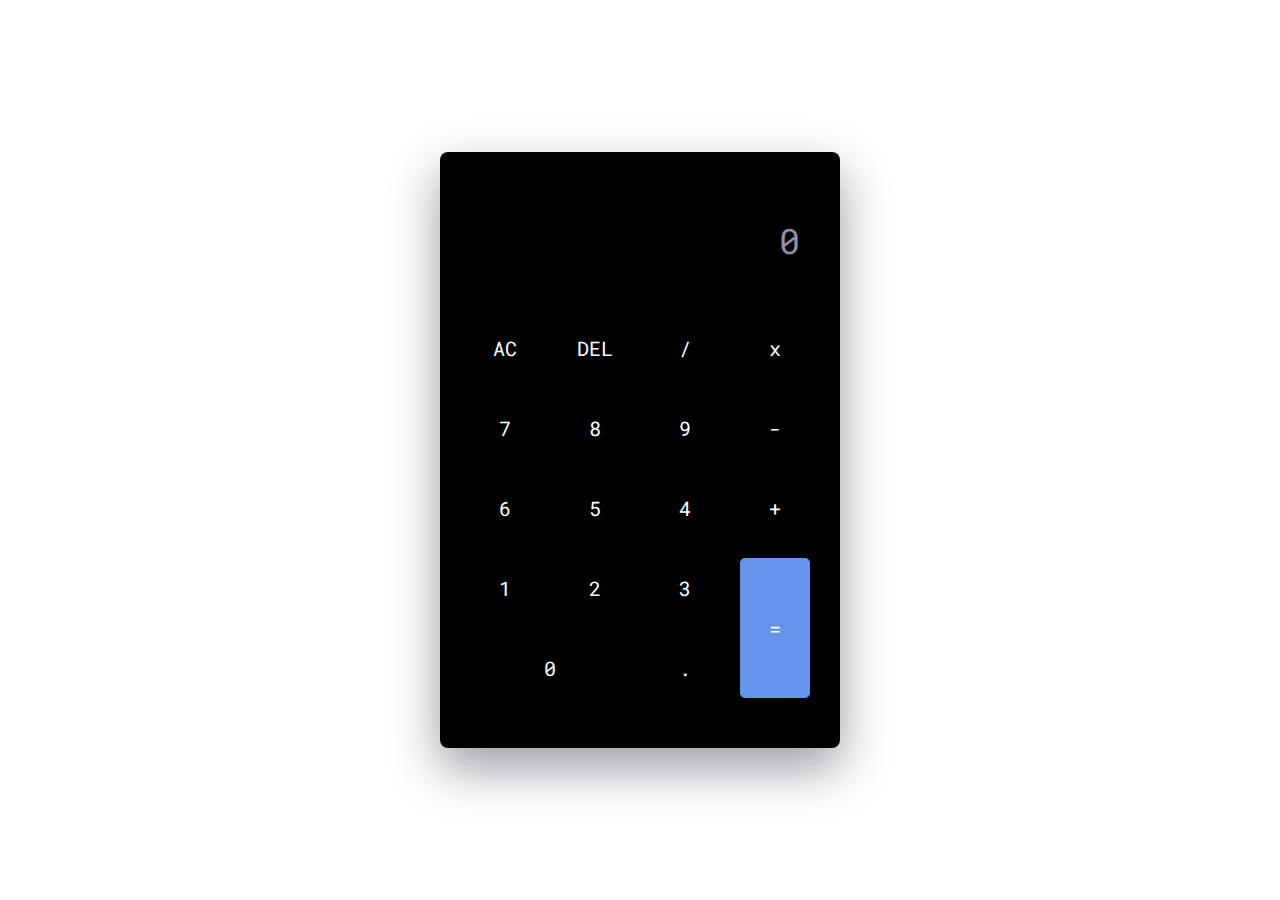
==== calculator/cal.html @ b1051e87 "task one" ====
<!DOCTYPE html>
<html lang="en">

<head>
  <meta name="viewport" content="width=device-width, initial-scale=1.0" />
  <title>Calculator</title>
  <!-- Google Font -->
  <link href="https://fonts.googleapis.com/css2?family=Roboto+Mono:wght@500&display=swap" rel="stylesheet" />
  <!-- Stylesheet -->
  <link rel="stylesheet" href="cal.css" />
</head>

<body>
  <div class="calculator">
    <div class="display">
      <input type="text" placeholder="0" id="input" disabled />
    </div>
    <div class="buttons">
      <!-- Full Erase -->
      <input type="button" value="AC" id="clear" />
      <!-- Erase Single Value -->
      <input type="button" value="DEL" id="erase" />
      <input type="button" value="/" class="input-button" />
      <input type="button" value="x" class="input-button" />

      <input type="button" value="7" class="input-button" />
      <input type="button" value="8" class="input-button" />
      <input type="button" value="9" class="input-button" />
      <input type="button" value="-" class="input-button" />

      <input type="button" value="6" class="input-button" />
      <input type="button" value="5" class="input-button" />
      <input type="button" value="4" class="input-button" />
      <input type="button" value="+" class="input-button" />

      <input type="button" value="1" class="input-button" />
      <input type="button" value="2" class="input-button" />
      <input type="button" value="3" class="input-button" />

      <input type="button" value="=" id="equal" />
      <input type="button" value="0" class="input-button" />
      <input type="button" value="." class="input-button" />
    </div>
  </div>
  <!-- Script -->
  <script src="cal.js"></script>
</body>

</html>
---- calculator/cal.css ----
* {
  padding: 0;
  margin: 0;
  box-sizing: border-box;
  font-family: "Roboto Mono", monospace;
}

body {
  height: 100vh;
}

.calculator {
  width: 400px;
  background-color: black;
  padding: 50px 30px;
  position: absolute;
  transform: translate(-50%, -50%);
  top: 50%;
  left: 50%;
  border-radius: 8px;
  box-shadow: 0 20px 50px rgba(0, 5, 24, 0.4);
}

.display {
  width: 100%;
}

.display input {
  width: 100%;
  padding: 15px 10px;
  text-align: right;
  border: none;
  background-color: transparent;
  color: #ffffff;
  font-size: 35px;
}

.display input::placeholder {
  color: #9490ac;
}

.buttons {
  display: grid;
  grid-template-columns: repeat(4, 1fr);
  grid-gap: 20px;
  margin-top: 40px;
}

.buttons input[type="button"] {
  font-size: 20px;
  padding: 17px;
  border: none;
  background-color: transparent;
  color: #ffffff;
  cursor: pointer;
  border-radius: 5px;
}

.buttons input[type="button"]:hover {
  box-shadow: 0 3px 35px darkturquoise;
}

input[type="button"]#equal {
  grid-row: span 2;
  background-color: cornflowerblue;
}

input[type="button"][value="0"] {
  grid-column: span 2;
}
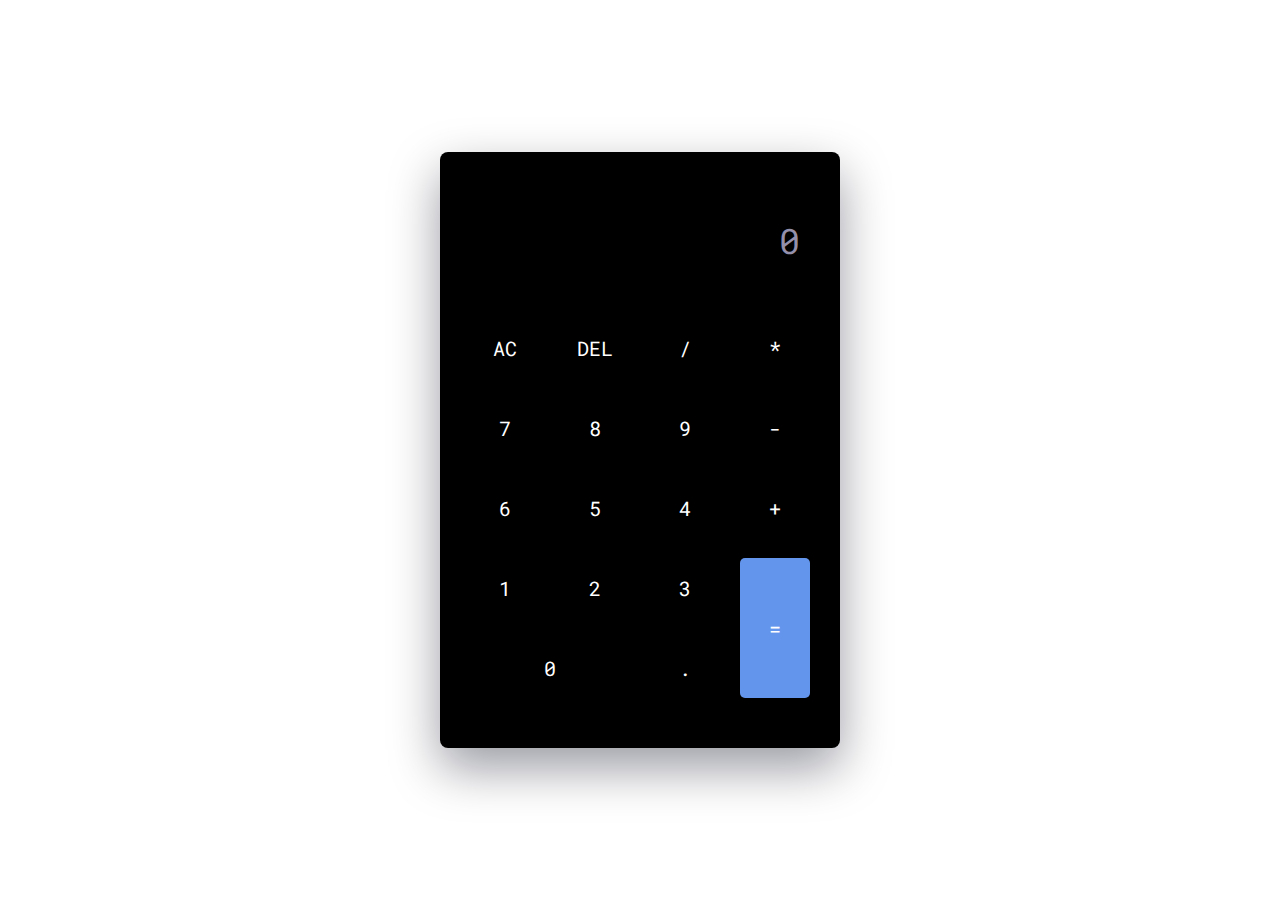
==== commit 01a65735: "calculator update" ====
--- a/calculator/cal.html
+++ b/calculator/cal.html
@@ -4,9 +4,7 @@
 <head>
   <meta name="viewport" content="width=device-width, initial-scale=1.0" />
   <title>Calculator</title>
-  <!-- Google Font -->
   <link href="https://fonts.googleapis.com/css2?family=Roboto+Mono:wght@500&display=swap" rel="stylesheet" />
-  <!-- Stylesheet -->
   <link rel="stylesheet" href="cal.css" />
 </head>
 
@@ -16,12 +14,10 @@
       <input type="text" placeholder="0" id="input" disabled />
     </div>
     <div class="buttons">
-      <!-- Full Erase -->
       <input type="button" value="AC" id="clear" />
-      <!-- Erase Single Value -->
       <input type="button" value="DEL" id="erase" />
       <input type="button" value="/" class="input-button" />
-      <input type="button" value="x" class="input-button" />
+      <input type="button" value="*" class="input-button" />
 
       <input type="button" value="7" class="input-button" />
       <input type="button" value="8" class="input-button" />
@@ -42,7 +38,6 @@
       <input type="button" value="." class="input-button" />
     </div>
   </div>
-  <!-- Script -->
   <script src="cal.js"></script>
 </body>
 
